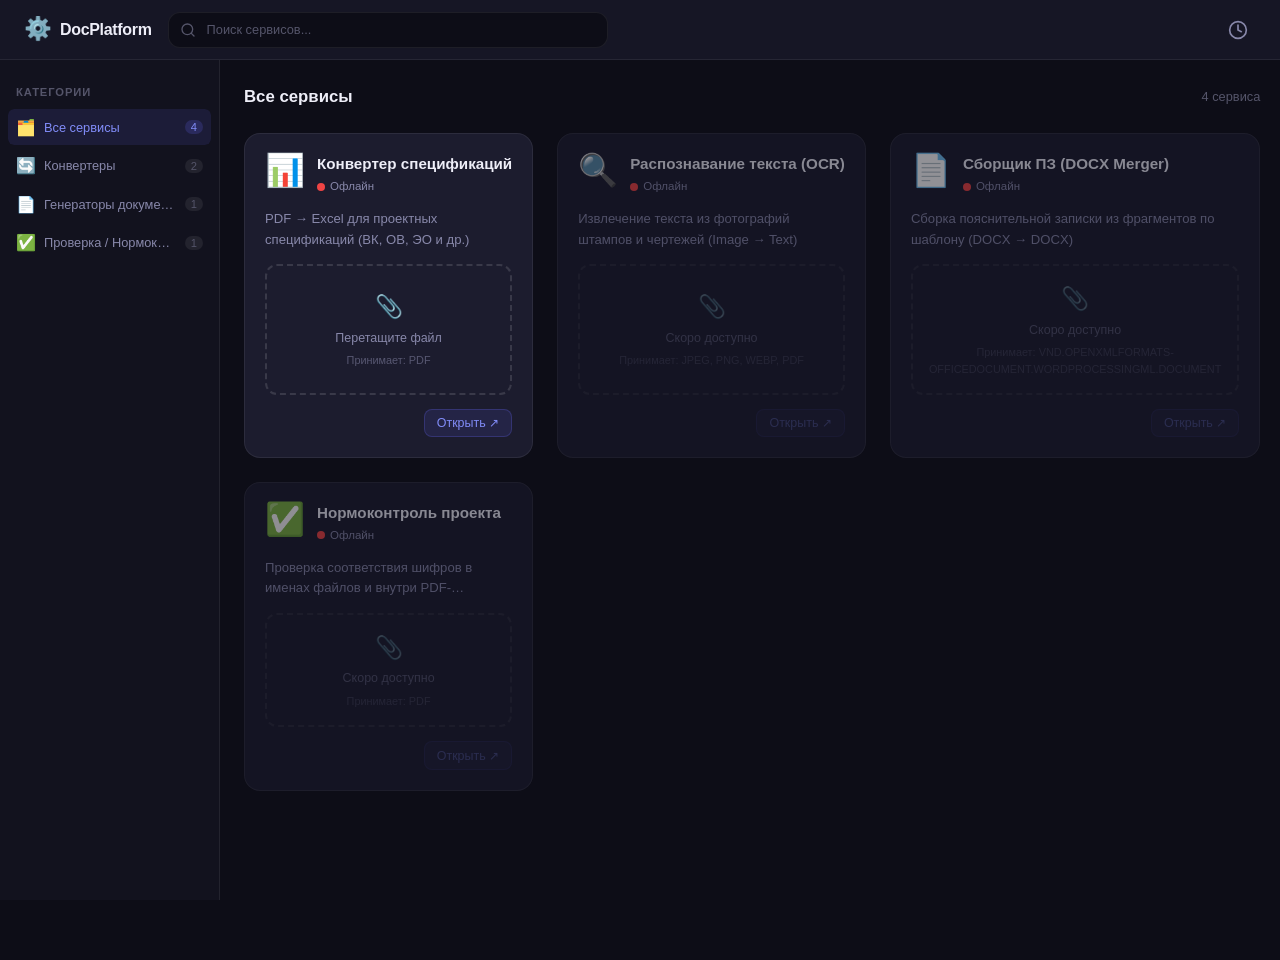
==== shell/index.html @ d53edf0d "chore: initial commit — extraction_specific_PDF project Co-authored-by: Cursor <cursoragent@cursor.c" ====
<!DOCTYPE html>
<html lang="ru">
<head>
  <meta charset="UTF-8">
  <meta name="viewport" content="width=device-width, initial-scale=1.0">
  <title>DocPlatform — Автоматизация документов</title>
  <link rel="stylesheet" href="css/styles.css">
</head>
<body>

  <!-- ===== HEADER ===== -->
  <header class="header" role="banner">
    <div class="header__brand">
      <span class="header__logo" aria-hidden="true">⚙️</span>
      <span class="header__name">DocPlatform</span>
    </div>

    <div class="header__search">
      <span class="header__search-icon" aria-hidden="true">
        <svg xmlns="http://www.w3.org/2000/svg" width="16" height="16" viewBox="0 0 24 24"
             fill="none" stroke="currentColor" stroke-width="2" stroke-linecap="round" stroke-linejoin="round">
          <circle cx="11" cy="11" r="8"/><line x1="21" y1="21" x2="16.65" y2="16.65"/>
        </svg>
      </span>
      <input
        type="search"
        id="search-input"
        class="header__search-input"
        placeholder="Поиск сервисов..."
        autocomplete="off"
        aria-label="Поиск сервисов"
      >
    </div>

    <div class="header__actions">
      <button class="icon-btn" id="history-btn" title="История операций" aria-label="История операций">
        <svg xmlns="http://www.w3.org/2000/svg" width="20" height="20" viewBox="0 0 24 24"
             fill="none" stroke="currentColor" stroke-width="2" stroke-linecap="round" stroke-linejoin="round">
          <circle cx="12" cy="12" r="10"/><polyline points="12 6 12 12 16 14"/>
        </svg>
      </button>
    </div>
  </header>

  <!-- ===== APP LAYOUT ===== -->
  <div class="app-layout">

    <!-- Sidebar -->
    <nav class="sidebar" id="sidebar" aria-label="Категории сервисов">
      <div class="sidebar__loading">
        <div class="spinner spinner--sm"></div>
      </div>
    </nav>

    <!-- Main content -->
    <main class="main" role="main">
      <div class="main__toolbar">
        <h2 class="main__title" id="category-title">Все сервисы</h2>
        <span class="main__count" id="services-count" aria-live="polite"></span>
      </div>

      <div class="card-grid" id="card-grid" aria-label="Список сервисов">
        <div class="grid-loading">
          <div class="spinner"></div>
          <span>Загрузка сервисов...</span>
        </div>
      </div>
    </main>

  </div>

  <!-- ===== HISTORY PANEL ===== -->
  <aside class="history-panel" id="history-panel" aria-label="История операций" hidden>
    <div class="history-panel__header">
      <h3 class="history-panel__title">История операций</h3>
      <button class="icon-btn" id="history-close-btn" aria-label="Закрыть историю">
        <svg xmlns="http://www.w3.org/2000/svg" width="20" height="20" viewBox="0 0 24 24"
             fill="none" stroke="currentColor" stroke-width="2" stroke-linecap="round" stroke-linejoin="round">
          <line x1="18" y1="6" x2="6" y2="18"/><line x1="6" y1="6" x2="18" y2="18"/>
        </svg>
      </button>
    </div>
    <div class="history-panel__body" id="history-list"></div>
    <div class="history-panel__footer">
      <button class="btn btn--ghost btn--sm" id="history-clear-btn">Очистить историю</button>
    </div>
  </aside>

  <!-- ===== ADVANCED MODAL ===== -->
  <div class="adv-modal" id="advanced-modal" role="dialog" aria-modal="true" aria-labelledby="modal-title">
    <div class="adv-modal__inner">

      <header class="adv-modal__header">
        <div class="adv-modal__service-info">
          <span class="adv-modal__icon" id="modal-icon" aria-hidden="true"></span>
          <div>
            <h2 class="adv-modal__title" id="modal-title"></h2>
            <span class="adv-modal__version" id="modal-version"></span>
          </div>
        </div>
        <button class="icon-btn" id="modal-close-btn" aria-label="Закрыть">
          <svg xmlns="http://www.w3.org/2000/svg" width="22" height="22" viewBox="0 0 24 24"
               fill="none" stroke="currentColor" stroke-width="2" stroke-linecap="round" stroke-linejoin="round">
            <line x1="18" y1="6" x2="6" y2="18"/><line x1="6" y1="6" x2="18" y2="18"/>
          </svg>
        </button>
      </header>

      <div class="adv-modal__body">
        <p class="adv-modal__description" id="modal-description"></p>

        <!-- Drop zone -->
        <div class="adv-dropzone" id="modal-dropzone" role="region" aria-label="Зона загрузки файла">
          <div class="adv-dropzone__inner">
            <span class="adv-dropzone__icon" aria-hidden="true">📎</span>
            <p class="adv-dropzone__text">
              Перетащите файл сюда
              <br><span class="adv-dropzone__hint">или нажмите для выбора</span>
            </p>
            <input type="file" id="modal-file-input" class="adv-dropzone__input" aria-label="Выбрать файл">
          </div>
        </div>

        <!-- Options (provider, vision-only) -->
        <div class="modal-options" id="modal-options" hidden>
          <div class="modal-options__row">
            <label class="modal-options__label" for="modal-provider-select">Vision-провайдер:</label>
            <select id="modal-provider-select" class="modal-select">
              <option value="">По умолчанию</option>
              <option value="anthropic">Anthropic Claude</option>
              <option value="openai">OpenAI GPT-4V</option>
              <option value="openrouter">OpenRouter</option>
            </select>
          </div>
          <label class="modal-options__checkbox">
            <input type="checkbox" id="modal-vision-only">
            <span>Только Vision (принудительно)</span>
          </label>
        </div>

        <!-- Progress -->
        <div class="modal-progress" id="modal-progress" hidden>
          <div class="progress-bar">
            <div class="progress-bar__fill" id="modal-progress-bar" style="width: 0%"></div>
          </div>
          <p class="progress-status" id="modal-progress-status">Обработка...</p>
        </div>

        <!-- Log -->
        <div class="modal-log" id="modal-log" hidden>
          <div class="modal-log__header">
            <span class="modal-log__label">Лог обработки</span>
            <button class="btn btn--ghost btn--sm" id="modal-log-clear">Очистить</button>
          </div>
          <div class="modal-log__body" id="modal-log-content" role="log" aria-live="polite"></div>
        </div>

        <!-- Result -->
        <div class="modal-result" id="modal-result" hidden>
          <div class="modal-result__badges" id="modal-result-badges"></div>
          <button class="btn btn--primary" id="modal-download-btn" type="button">
            <svg xmlns="http://www.w3.org/2000/svg" width="16" height="16" viewBox="0 0 24 24"
                 fill="none" stroke="currentColor" stroke-width="2" stroke-linecap="round" stroke-linejoin="round">
              <path d="M21 15v4a2 2 0 0 1-2 2H5a2 2 0 0 1-2-2v-4"/>
              <polyline points="7 10 12 15 17 10"/><line x1="12" y1="15" x2="12" y2="3"/>
            </svg>
            Скачать результат
          </button>
        </div>
      </div>

    </div>
  </div>

  <!-- Overlay -->
  <div class="overlay" id="overlay" hidden aria-hidden="true"></div>

  <script type="module" src="js/app.js"></script>
</body>
</html>
---- shell/css/styles.css ----
/* ==========================================================================
   DocPlatform Shell — Main Stylesheet
   BEM notation, CSS Custom Properties, CSS Grid
   ========================================================================== */

/* --------------------------------------------------------------------------
   Design Tokens (Custom Properties)
   -------------------------------------------------------------------------- */
:root {
  /* Colors */
  --color-bg:          #0d0d17;
  --color-surface:     #161625;
  --color-card:        #1c1c2e;
  --color-card-hover:  #222238;
  --color-sidebar:     #12121e;
  --color-border:      rgba(255, 255, 255, 0.07);
  --color-border-accent: rgba(99, 102, 241, 0.45);

  --color-text-primary:   #eeeef8;
  --color-text-secondary: #8888aa;
  --color-text-muted:     #55556a;

  --color-accent:      #6366f1;
  --color-accent-light: #818cf8;
  --color-accent-bg:   rgba(99, 102, 241, 0.12);

  --color-success:     #22c55e;
  --color-success-bg:  rgba(34, 197, 94, 0.1);
  --color-error:       #ef4444;
  --color-error-bg:    rgba(239, 68, 68, 0.1);
  --color-warning:     #f59e0b;
  --color-warning-bg:  rgba(245, 158, 11, 0.1);

  /* Layout */
  --header-height: 60px;
  --sidebar-width: 220px;

  /* Spacing */
  --space-xs:  4px;
  --space-sm:  8px;
  --space-md:  16px;
  --space-lg:  24px;
  --space-xl:  32px;

  /* Typography */
  --font-family: -apple-system, BlinkMacSystemFont, 'Segoe UI', Roboto, sans-serif;
  --font-size-xs:  0.7rem;
  --font-size-sm:  0.8rem;
  --font-size-base: 0.9rem;
  --font-size-lg:  1.05rem;

  /* Radius */
  --radius-sm:  6px;
  --radius-md:  12px;
  --radius-lg:  16px;
  --radius-xl:  20px;

  /* Shadows */
  --shadow-card:  0 4px 24px rgba(0, 0, 0, 0.3);
  --shadow-modal: 0 24px 80px rgba(0, 0, 0, 0.6);

  /* Transitions */
  --transition-base: 0.2s ease;
  --transition-slow: 0.35s ease;
}

/* --------------------------------------------------------------------------
   Reset & Base
   -------------------------------------------------------------------------- */
*, *::before, *::after {
  box-sizing: border-box;
  margin: 0;
  padding: 0;
}

html {
  font-size: 16px;
  -webkit-font-smoothing: antialiased;
}

body {
  font-family: var(--font-family);
  font-size: var(--font-size-base);
  background-color: var(--color-bg);
  color: var(--color-text-primary);
  line-height: 1.5;
  min-height: 100vh;
  overflow-x: hidden;
}

button {
  font-family: inherit;
  cursor: pointer;
  border: none;
  background: none;
}

input, select {
  font-family: inherit;
}

/* Custom element default display */
service-card {
  display: block;
  height: 100%;
}
service-card[hidden] {
  display: none !important;
}

/* --------------------------------------------------------------------------
   Utility Classes
   -------------------------------------------------------------------------- */
.sr-only {
  position: absolute;
  width: 1px;
  height: 1px;
  padding: 0;
  margin: -1px;
  overflow: hidden;
  clip: rect(0, 0, 0, 0);
  white-space: nowrap;
  border: 0;
}

/* --------------------------------------------------------------------------
   Spinner
   -------------------------------------------------------------------------- */
.spinner {
  width: 32px;
  height: 32px;
  border: 3px solid var(--color-border);
  border-top-color: var(--color-accent);
  border-radius: 50%;
  animation: spin 0.8s linear infinite;
  flex-shrink: 0;
}

.spinner--sm {
  width: 20px;
  height: 20px;
  border-width: 2px;
}

@keyframes spin {
  to { transform: rotate(360deg); }
}

/* --------------------------------------------------------------------------
   Buttons
   -------------------------------------------------------------------------- */
.btn {
  display: inline-flex;
  align-items: center;
  gap: var(--space-xs);
  padding: 0.5rem 1rem;
  border-radius: var(--radius-sm);
  font-size: var(--font-size-sm);
  font-weight: 500;
  transition: background-color var(--transition-base), color var(--transition-base),
              box-shadow var(--transition-base);
  cursor: pointer;
  border: 1px solid transparent;
  white-space: nowrap;
}

.btn--primary {
  background: var(--color-accent);
  color: #fff;
  border-color: var(--color-accent);
}
.btn--primary:hover {
  background: var(--color-accent-light);
  box-shadow: 0 0 16px rgba(99, 102, 241, 0.4);
}

.btn--ghost {
  background: transparent;
  color: var(--color-text-secondary);
  border-color: var(--color-border);
}
.btn--ghost:hover {
  background: var(--color-accent-bg);
  color: var(--color-text-primary);
  border-color: var(--color-border-accent);
}

.btn--sm {
  padding: 0.3rem 0.65rem;
  font-size: var(--font-size-xs);
}

.icon-btn {
  display: inline-flex;
  align-items: center;
  justify-content: center;
  width: 36px;
  height: 36px;
  border-radius: var(--radius-sm);
  color: var(--color-text-secondary);
  transition: background-color var(--transition-base), color var(--transition-base);
  flex-shrink: 0;
}
.icon-btn:hover {
  background: var(--color-accent-bg);
  color: var(--color-accent-light);
}

/* --------------------------------------------------------------------------
   Header
   -------------------------------------------------------------------------- */
.header {
  position: fixed;
  top: 0;
  left: 0;
  right: 0;
  z-index: 100;
  height: var(--header-height);
  background: var(--color-surface);
  border-bottom: 1px solid var(--color-border);
  display: flex;
  align-items: center;
  gap: var(--space-md);
  padding: 0 var(--space-lg);
  backdrop-filter: blur(12px);
}

.header__brand {
  display: flex;
  align-items: center;
  gap: var(--space-sm);
  flex-shrink: 0;
}

.header__logo {
  font-size: 1.4rem;
  line-height: 1;
}

.header__name {
  font-size: 1rem;
  font-weight: 700;
  color: var(--color-text-primary);
  letter-spacing: -0.02em;
}

.header__search {
  flex: 1;
  max-width: 440px;
  position: relative;
  display: flex;
  align-items: center;
}

.header__search-icon {
  position: absolute;
  left: 12px;
  color: var(--color-text-muted);
  pointer-events: none;
  display: flex;
}

.header__search-input {
  width: 100%;
  height: 36px;
  padding: 0 var(--space-md) 0 38px;
  background: var(--color-bg);
  border: 1px solid var(--color-border);
  border-radius: var(--radius-md);
  color: var(--color-text-primary);
  font-size: var(--font-size-sm);
  transition: border-color var(--transition-base);
  outline: none;
}
.header__search-input::placeholder {
  color: var(--color-text-muted);
}
.header__search-input:focus {
  border-color: var(--color-border-accent);
  box-shadow: 0 0 0 3px rgba(99, 102, 241, 0.15);
}

.header__actions {
  display: flex;
  align-items: center;
  gap: var(--space-xs);
  margin-left: auto;
}

/* --------------------------------------------------------------------------
   App Layout
   -------------------------------------------------------------------------- */
.app-layout {
  display: grid;
  grid-template-columns: var(--sidebar-width) 1fr;
  min-height: calc(100vh - var(--header-height));
  margin-top: var(--header-height);
}

/* --------------------------------------------------------------------------
   Sidebar
   -------------------------------------------------------------------------- */
.sidebar {
  background: var(--color-sidebar);
  border-right: 1px solid var(--color-border);
  padding: var(--space-lg) var(--space-sm);
  position: sticky;
  top: var(--header-height);
  height: calc(100vh - var(--header-height));
  overflow-y: auto;
}

.sidebar__loading {
  display: flex;
  justify-content: center;
  padding: var(--space-xl) 0;
}

.sidebar__title {
  font-size: var(--font-size-xs);
  font-weight: 600;
  text-transform: uppercase;
  letter-spacing: 0.08em;
  color: var(--color-text-muted);
  padding: 0 var(--space-sm) var(--space-sm);
}

.sidebar__list {
  list-style: none;
  display: flex;
  flex-direction: column;
  gap: 2px;
}

.sidebar__item {
  border-radius: var(--radius-sm);
  overflow: hidden;
}

.sidebar__btn {
  width: 100%;
  display: flex;
  align-items: center;
  gap: var(--space-sm);
  padding: 0.55rem var(--space-sm);
  border-radius: var(--radius-sm);
  color: var(--color-text-secondary);
  font-size: var(--font-size-sm);
  transition: background-color var(--transition-base), color var(--transition-base);
  text-align: left;
}
.sidebar__btn:hover {
  background: var(--color-accent-bg);
  color: var(--color-text-primary);
}

.sidebar__item--active .sidebar__btn {
  background: var(--color-accent-bg);
  color: var(--color-accent-light);
  font-weight: 500;
}

.sidebar__btn-icon {
  font-size: 1rem;
  flex-shrink: 0;
}

.sidebar__btn-label {
  flex: 1;
  white-space: nowrap;
  overflow: hidden;
  text-overflow: ellipsis;
}

.sidebar__count {
  font-size: var(--font-size-xs);
  background: var(--color-border);
  color: var(--color-text-muted);
  border-radius: 99px;
  padding: 1px 6px;
  flex-shrink: 0;
}

.sidebar__item--active .sidebar__count {
  background: rgba(99, 102, 241, 0.2);
  color: var(--color-accent-light);
}

/* --------------------------------------------------------------------------
   Main Content
   -------------------------------------------------------------------------- */
.main {
  padding: var(--space-lg);
  min-height: 100%;
}

.main__toolbar {
  display: flex;
  align-items: center;
  justify-content: space-between;
  margin-bottom: var(--space-lg);
  gap: var(--space-md);
}

.main__title {
  font-size: var(--font-size-lg);
  font-weight: 600;
  color: var(--color-text-primary);
}

.main__count {
  font-size: var(--font-size-sm);
  color: var(--color-text-muted);
}

/* --------------------------------------------------------------------------
   Card Grid
   -------------------------------------------------------------------------- */
.card-grid {
  display: grid;
  grid-template-columns: repeat(3, 1fr);
  gap: var(--space-lg);
  align-items: start;
}

.grid-loading {
  grid-column: 1 / -1;
  display: flex;
  flex-direction: column;
  align-items: center;
  justify-content: center;
  gap: var(--space-md);
  padding: var(--space-xl) * 2;
  color: var(--color-text-muted);
  font-size: var(--font-size-sm);
  min-height: 200px;
}

.grid-empty {
  grid-column: 1 / -1;
  text-align: center;
  color: var(--color-text-muted);
  font-size: var(--font-size-sm);
  padding: var(--space-xl);
}

/* --------------------------------------------------------------------------
   History Panel
   -------------------------------------------------------------------------- */
.history-panel {
  position: fixed;
  top: var(--header-height);
  right: 0;
  bottom: 0;
  width: 340px;
  background: var(--color-surface);
  border-left: 1px solid var(--color-border);
  z-index: 90;
  display: flex;
  flex-direction: column;
  animation: slide-in-right 0.25s ease;
  box-shadow: -8px 0 32px rgba(0, 0, 0, 0.3);
}

.history-panel[hidden] {
  display: none;
}

@keyframes slide-in-right {
  from { transform: translateX(100%); opacity: 0; }
  to   { transform: translateX(0);    opacity: 1; }
}

.history-panel__header {
  display: flex;
  align-items: center;
  justify-content: space-between;
  padding: var(--space-md) var(--space-lg);
  border-bottom: 1px solid var(--color-border);
  flex-shrink: 0;
}

.history-panel__title {
  font-size: var(--font-size-base);
  font-weight: 600;
  color: var(--color-text-primary);
}

.history-panel__body {
  flex: 1;
  overflow-y: auto;
  padding: var(--space-sm) var(--space-md);
}

.history-panel__footer {
  padding: var(--space-sm) var(--space-md);
  border-top: 1px solid var(--color-border);
  flex-shrink: 0;
}

.history-item {
  display: flex;
  align-items: flex-start;
  gap: var(--space-sm);
  padding: var(--space-sm) var(--space-sm);
  border-radius: var(--radius-sm);
  border-bottom: 1px solid var(--color-border);
}
.history-item:last-child { border-bottom: none; }

.history-item__icon {
  width: 24px;
  height: 24px;
  border-radius: 50%;
  display: flex;
  align-items: center;
  justify-content: center;
  font-size: 0.75rem;
  flex-shrink: 0;
  font-weight: 700;
}

.history-item--success .history-item__icon {
  background: var(--color-success-bg);
  color: var(--color-success);
}

.history-item--error .history-item__icon {
  background: var(--color-error-bg);
  color: var(--color-error);
}

.history-item__info {
  flex: 1;
  min-width: 0;
}

.history-item__name {
  font-size: var(--font-size-sm);
  color: var(--color-text-primary);
  white-space: nowrap;
  overflow: hidden;
  text-overflow: ellipsis;
}

.history-item__meta {
  font-size: var(--font-size-xs);
  color: var(--color-text-muted);
  margin-top: 2px;
}

.history-empty {
  text-align: center;
  color: var(--color-text-muted);
  font-size: var(--font-size-sm);
  padding: var(--space-xl);
}

/* --------------------------------------------------------------------------
   Advanced Modal
   -------------------------------------------------------------------------- */
.adv-modal {
  position: fixed;
  inset: 0;
  width: min(700px, calc(100vw - 2rem));
  max-height: calc(100vh - 4rem);
  margin: auto;
  background: var(--color-surface);
  border: 1px solid var(--color-border);
  border-radius: var(--radius-xl);
  box-shadow: var(--shadow-modal);
  padding: 0;
  overflow: hidden;
  flex-direction: column;
  animation: modal-in var(--transition-slow);
}

/* Скрыт по умолчанию, показывается через JS-класс */
.adv-modal {
  display: none;
}

.adv-modal.is-open {
  display: flex;
}

/* Remove default dialog styling */
.adv-modal::backdrop {
  background: rgba(0, 0, 0, 0.75);
  backdrop-filter: blur(4px);
}

@keyframes modal-in {
  from { transform: scale(0.95) translateY(12px); opacity: 0; }
  to   { transform: scale(1)    translateY(0);    opacity: 1; }
}

.adv-modal__inner {
  display: flex;
  flex-direction: column;
  height: 100%;
  overflow: hidden;
}

.adv-modal__header {
  display: flex;
  align-items: center;
  justify-content: space-between;
  padding: var(--space-lg);
  border-bottom: 1px solid var(--color-border);
  flex-shrink: 0;
}

.adv-modal__service-info {
  display: flex;
  align-items: center;
  gap: var(--space-md);
}

.adv-modal__icon {
  font-size: 2rem;
  line-height: 1;
}

.adv-modal__title {
  font-size: var(--font-size-lg);
  font-weight: 700;
  color: var(--color-text-primary);
}

.adv-modal__version {
  font-size: var(--font-size-xs);
  color: var(--color-text-muted);
}

.adv-modal__body {
  flex: 1;
  overflow-y: auto;
  padding: var(--space-lg);
  display: flex;
  flex-direction: column;
  gap: var(--space-md);
}

.adv-modal__description {
  font-size: var(--font-size-sm);
  color: var(--color-text-secondary);
  line-height: 1.6;
}

/* --------------------------------------------------------------------------
   Advanced Dropzone (in modal)
   -------------------------------------------------------------------------- */
.adv-dropzone {
  border: 2px dashed var(--color-border);
  border-radius: var(--radius-lg);
  padding: var(--space-xl);
  cursor: pointer;
  position: relative;
  transition: border-color var(--transition-base), background-color var(--transition-base),
              transform var(--transition-base);
}

.adv-dropzone:hover {
  border-color: var(--color-border-accent);
  background: var(--color-accent-bg);
}

.adv-dropzone--over {
  border-color: var(--color-accent) !important;
  background: var(--color-accent-bg) !important;
  transform: scale(1.01);
}

.adv-dropzone--processing {
  border-color: var(--color-warning) !important;
  background: var(--color-warning-bg) !important;
  cursor: wait;
  pointer-events: none;
}

.adv-dropzone--success {
  border-color: var(--color-success) !important;
  background: var(--color-success-bg) !important;
}

.adv-dropzone--error {
  border-color: var(--color-error) !important;
  background: var(--color-error-bg) !important;
}

.adv-dropzone__inner {
  display: flex;
  flex-direction: column;
  align-items: center;
  gap: var(--space-sm);
  pointer-events: none;
}

.adv-dropzone__icon {
  font-size: 2.5rem;
}

.adv-dropzone__text {
  text-align: center;
  font-size: var(--font-size-base);
  color: var(--color-text-secondary);
}

.adv-dropzone__hint {
  font-size: var(--font-size-sm);
  color: var(--color-text-muted);
}

.adv-dropzone__input {
  position: absolute;
  inset: 0;
  opacity: 0;
  cursor: pointer;
  width: 100%;
  height: 100%;
}

/* --------------------------------------------------------------------------
   Modal Options
   -------------------------------------------------------------------------- */
.modal-options {
  display: flex;
  flex-direction: column;
  gap: var(--space-sm);
  padding: var(--space-md);
  background: var(--color-bg);
  border-radius: var(--radius-md);
  border: 1px solid var(--color-border);
}

.modal-options[hidden] { display: none; }

.modal-options__row {
  display: flex;
  align-items: center;
  gap: var(--space-md);
}

.modal-options__label {
  font-size: var(--font-size-sm);
  color: var(--color-text-secondary);
  white-space: nowrap;
}

.modal-select {
  flex: 1;
  height: 34px;
  background: var(--color-surface);
  border: 1px solid var(--color-border);
  border-radius: var(--radius-sm);
  color: var(--color-text-primary);
  font-size: var(--font-size-sm);
  padding: 0 var(--space-sm);
  outline: none;
  cursor: pointer;
}
.modal-select:focus {
  border-color: var(--color-border-accent);
}

.modal-options__checkbox {
  display: flex;
  align-items: center;
  gap: var(--space-sm);
  font-size: var(--font-size-sm);
  color: var(--color-text-secondary);
  cursor: pointer;
}

/* --------------------------------------------------------------------------
   Modal Progress
   -------------------------------------------------------------------------- */
.modal-progress {
  display: flex;
  flex-direction: column;
  gap: var(--space-sm);
}

.modal-progress[hidden] { display: none; }

.progress-bar {
  height: 4px;
  background: var(--color-border);
  border-radius: 99px;
  overflow: hidden;
}

.progress-bar__fill {
  height: 100%;
  background: var(--color-accent);
  border-radius: 99px;
  transition: width 0.4s ease;
  animation: progress-pulse 1.5s ease-in-out infinite;
}

@keyframes progress-pulse {
  0%, 100% { opacity: 1; }
  50%       { opacity: 0.6; }
}

.progress-status {
  font-size: var(--font-size-sm);
  color: var(--color-text-muted);
  text-align: center;
}

/* --------------------------------------------------------------------------
   Modal Log
   -------------------------------------------------------------------------- */
.modal-log {
  background: var(--color-bg);
  border: 1px solid var(--color-border);
  border-radius: var(--radius-md);
  overflow: hidden;
}

.modal-log[hidden] { display: none; }

.modal-log__header {
  display: flex;
  align-items: center;
  justify-content: space-between;
  padding: var(--space-sm) var(--space-md);
  border-bottom: 1px solid var(--color-border);
  background: var(--color-surface);
}

.modal-log__label {
  font-size: var(--font-size-xs);
  font-weight: 600;
  text-transform: uppercase;
  letter-spacing: 0.08em;
  color: var(--color-text-muted);
}

.modal-log__body {
  max-height: 200px;
  overflow-y: auto;
  padding: var(--space-sm) var(--space-md);
  font-family: 'Courier New', Courier, monospace;
  font-size: 0.78rem;
  display: flex;
  flex-direction: column;
  gap: 2px;
}

.log-line {
  color: var(--color-text-secondary);
  line-height: 1.6;
}
.log-line--error   { color: var(--color-error); }
.log-line--success { color: var(--color-success); }
.log-line--warning { color: var(--color-warning); }

/* --------------------------------------------------------------------------
   Modal Result
   -------------------------------------------------------------------------- */
.modal-result {
  display: flex;
  align-items: center;
  gap: var(--space-md);
  padding: var(--space-md);
  background: var(--color-success-bg);
  border: 1px solid rgba(34, 197, 94, 0.25);
  border-radius: var(--radius-md);
}

.modal-result[hidden] { display: none; }

.modal-result__badges {
  display: flex;
  gap: var(--space-xs);
  flex-wrap: wrap;
  flex: 1;
}

.result-badge {
  display: inline-flex;
  align-items: center;
  gap: 4px;
  padding: 3px 10px;
  border-radius: 99px;
  font-size: var(--font-size-xs);
  font-weight: 500;
}

.result-badge--vision {
  background: rgba(99, 102, 241, 0.2);
  color: var(--color-accent-light);
  border: 1px solid rgba(99, 102, 241, 0.3);
}

/* --------------------------------------------------------------------------
   Overlay
   -------------------------------------------------------------------------- */
.overlay {
  position: fixed;
  inset: 0;
  background: rgba(0, 0, 0, 0.6);
  backdrop-filter: blur(3px);
  z-index: 149;
  animation: fade-in 0.2s ease;
}

.overlay[hidden] { display: none; }

@keyframes fade-in {
  from { opacity: 0; }
  to   { opacity: 1; }
}

/* --------------------------------------------------------------------------
   Responsive
   -------------------------------------------------------------------------- */
@media (max-width: 1100px) {
  .card-grid {
    grid-template-columns: repeat(2, 1fr);
  }
}

@media (max-width: 800px) {
  :root {
    --sidebar-width: 0px;
  }

  .app-layout {
    grid-template-columns: 1fr;
  }

  .sidebar {
    display: none;
  }

  .card-grid {
    grid-template-columns: 1fr;
  }

  .history-panel {
    width: 100%;
  }

  .adv-modal {
    width: calc(100vw - 1rem);
    max-height: calc(100vh - 2rem);
    border-radius: var(--radius-lg);
  }
}

@media (max-width: 500px) {
  .header__search {
    display: none;
  }
}
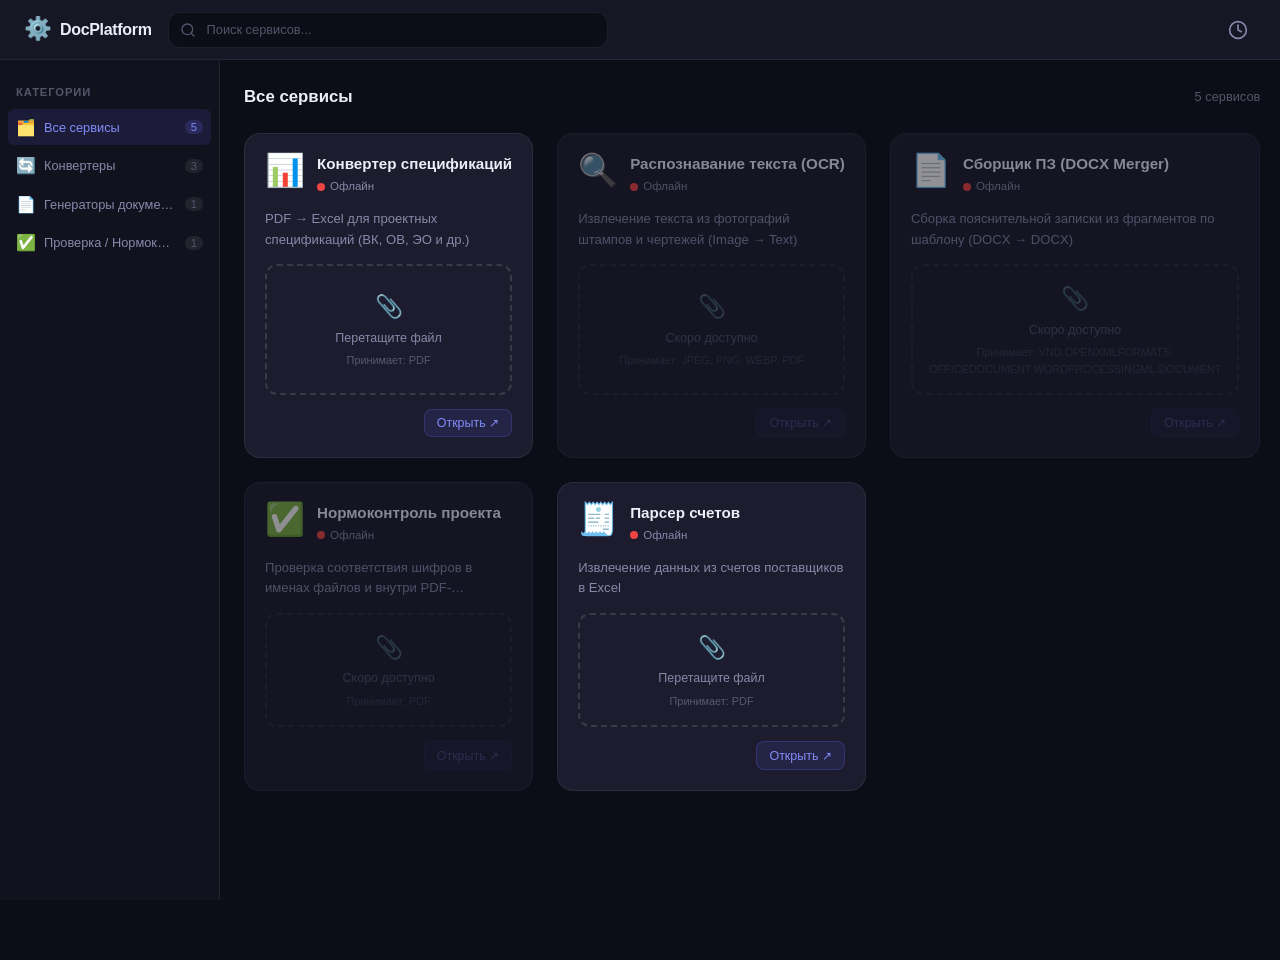
==== commit 6b6c33dd: "feat: Настройка автозапуска сервисов через systemd + исправления ## Добавлено - systemd user-units д" ====
--- a/shell/index.html
+++ b/shell/index.html
@@ -87,7 +87,7 @@
   </aside>
 
   <!-- ===== ADVANCED MODAL ===== -->
-  <div class="adv-modal" id="advanced-modal" role="dialog" aria-modal="true" aria-labelledby="modal-title">
+  <div class="adv-modal" id="advanced-modal" role="dialog" aria-modal="true" aria-labelledby="modal-title" hidden>
     <div class="adv-modal__inner">
 
       <header class="adv-modal__header">
--- a/shell/css/styles.css
+++ b/shell/css/styles.css
@@ -430,7 +430,7 @@
   align-items: center;
   justify-content: center;
   gap: var(--space-md);
-  padding: var(--space-xl) * 2;
+  padding: calc(var(--space-xl) * 2);
   color: var(--color-text-muted);
   font-size: var(--font-size-sm);
   min-height: 200px;
